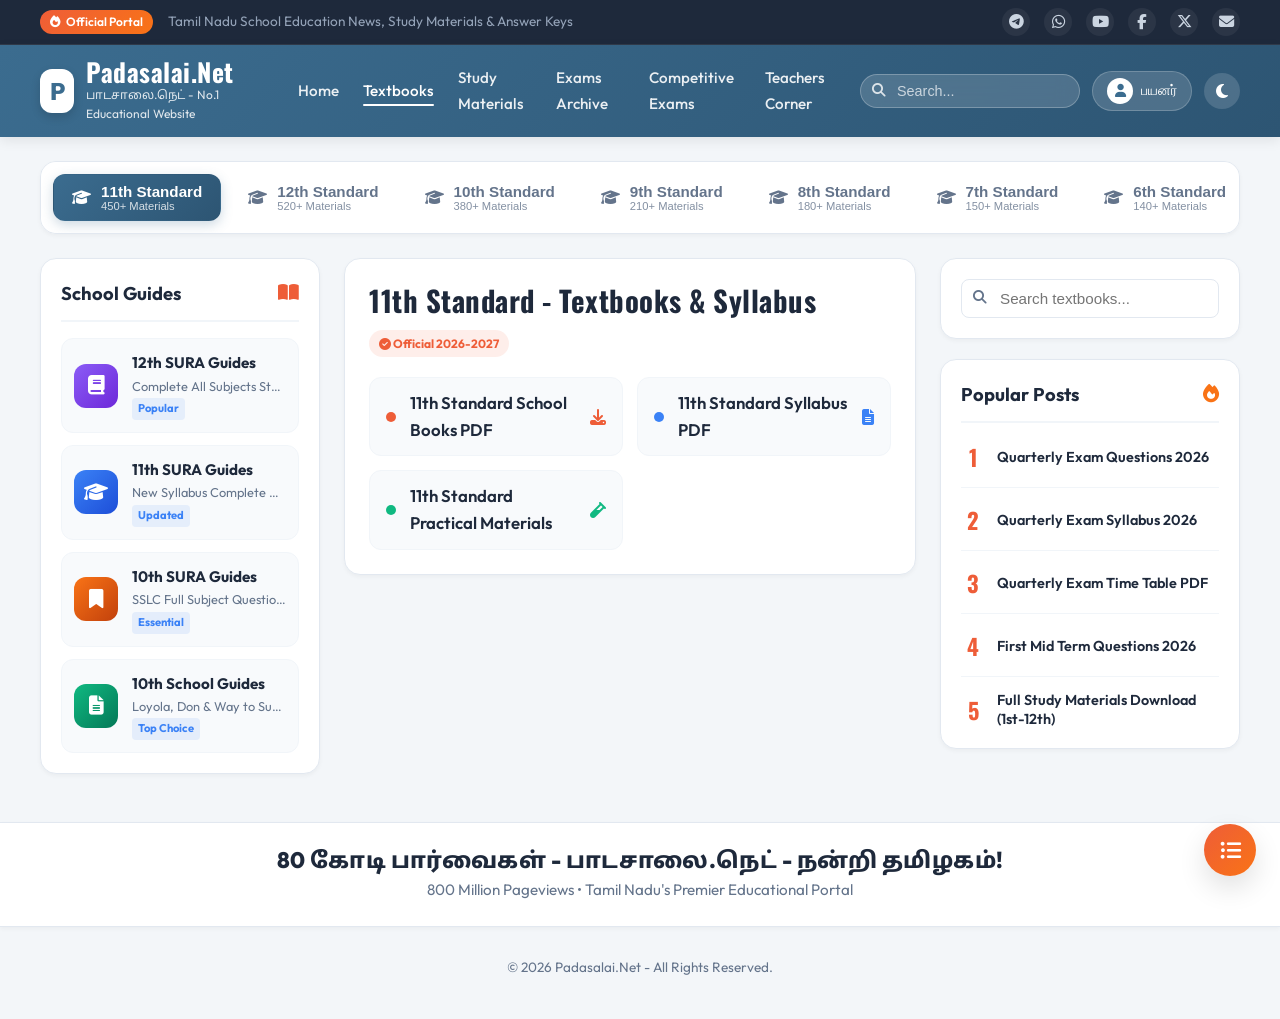
==== books.html @ 275636eb "feat: migrate to multi-page static site layout with local state sync" ====
<!DOCTYPE html>
<html lang="en">
<head>
  <meta charset="UTF-8">
  <meta name="viewport" content="width=device-width, initial-scale=1.0">
  <title>Padasalai.Net - School Textbooks & Syllabus</title>
  
  <!-- Google Fonts & FontAwesome Icons -->
  <link rel="preconnect" href="https://fonts.googleapis.com">
  <link rel="preconnect" href="https://fonts.gstatic.com" crossorigin>
  <link href="https://fonts.googleapis.com/css2?family=Noto+Sans+Tamil:wght@400;600;700;800&family=Oswald:wght@500;600;700&family=Outfit:wght@400;500;600;700;800&display=swap" rel="stylesheet">
  <link rel="stylesheet" href="https://cdnjs.cloudflare.com/ajax/libs/font-awesome/6.5.1/css/all.min.css">
  
  <!-- Custom Styles -->
  <link rel="stylesheet" href="styles.css">
</head>
<body>

  <!-- Top Social Channel Ribbon -->
  <div class="top-social-ribbon">
    <div class="ribbon-container">
      <div class="ribbon-left">
        <span class="ribbon-badge"><i class="fas fa-fire"></i> Official Portal</span>
        <span>Tamil Nadu School Education News, Study Materials & Answer Keys</span>
      </div>
      <div class="ribbon-socials">
        <a href="https://t.me/Padasalai_official" target="_blank" class="social-icon-btn"><i class="fab fa-telegram-plane"></i></a>
        <a href="https://whatsapp.com/channel/0029VaAqUqk9Bb672tBn033m" target="_blank" class="social-icon-btn"><i class="fab fa-whatsapp"></i></a>
        <a href="https://www.youtube.com/@Padasalai-net" target="_blank" class="social-icon-btn"><i class="fab fa-youtube"></i></a>
        <a href="https://www.facebook.com/padasalai.net" target="_blank" class="social-icon-btn"><i class="fab fa-facebook-f"></i></a>
        <a href="https://x.com/PadasalaiNet" target="_blank" class="social-icon-btn"><i class="fab fa-x-twitter"></i></a>
        <a href="mailto:padasalai.net@gmail.com" class="social-icon-btn"><i class="fas fa-envelope"></i></a>
      </div>
    </div>
  </div>

  <!-- Top Slate-Blue Header Bar -->
  <header class="header-navigation">
    <div class="nav-container">
      <a href="index.html" class="brand-logo">
        <div class="brand-icon">P</div>
        <div class="brand-titles">
          <span class="brand-name">Padasalai.Net</span>
          <span class="brand-sub">பாடசாலை.நெட் - No.1 Educational Website</span>
        </div>
      </a>

      <!-- Header Navigation Links -->
      <ul class="nav-menu-links">
        <li><a href="index.html" class="nav-link">Home</a></li>
        <li><a href="books.html" class="nav-link active">Textbooks</a></li>
        <li><a href="study-materials.html" class="nav-link">Study Materials</a></li>
        <li><a href="exams.html" class="nav-link">Exams Archive</a></li>
        <li><a href="competitive-exams.html" class="nav-link">Competitive Exams</a></li>
        <li><a href="teachers-corner.html" class="nav-link">Teachers Corner</a></li>
      </ul>

      <!-- Right Header Actions -->
      <div class="header-actions">
        <div class="header-search-bar">
          <input type="text" id="searchInputHeader" class="header-search-input" placeholder="Search...">
          <i class="fas fa-search header-search-icon"></i>
        </div>
        <button id="userProfileBtn" class="user-profile-btn" title="User Profile">
          <div class="user-avatar-circle"><i class="fas fa-user"></i></div>
          <span>பயனர்</span>
        </button>
        <button id="themeToggleBtn" class="theme-toggle-btn" title="Toggle Theme">
          <i class="fas fa-moon"></i>
        </button>
      </div>
    </div>
  </header>

  <!-- Main Container -->
  <div class="main-wrapper">

    <!-- Class Selector Tabs Bar -->
    <div class="class-tabs-container" id="classTabsContainer">
      <!-- Injected dynamically by JS -->
    </div>

    <!-- 3-Column Content Grid -->
    <div class="content-grid-layout">

      <!-- LEFT SIDEBAR -->
      <aside class="left-sidebar">
        <div class="card-widget">
          <div class="widget-title-bar">
            <span>School Guides</span>
            <i class="fas fa-book-open" style="color: var(--accent-coral);"></i>
          </div>
          <div class="guide-list-items" id="schoolGuidesContainer">
            <!-- Injected dynamically by JS -->
          </div>
        </div>
      </aside>

      <!-- MAIN BODY CONTENT -->
      <main class="main-content-body">
        <!-- Section: School Books & Syllabus -->
        <section class="section-card" id="sec-books">
          <div class="section-header">
            <h2 class="section-header-title">Textbooks & Syllabus</h2>
            <span class="bullet-badge"><i class="fas fa-check-circle"></i> Official 2026-2027</span>
          </div>

          <div style="display: grid; grid-template-columns: repeat(auto-fit, minmax(200px, 1fr)); gap: 14px;">
            <a href="#" target="_blank" class="bullet-link-item">
              <div class="bullet-dot" style="background: var(--accent-coral);"></div>
              <span class="bullet-link-text">School Books PDF</span>
              <i class="fas fa-download" style="color: var(--accent-coral);"></i>
            </a>

            <a href="#" target="_blank" class="bullet-link-item">
              <div class="bullet-dot" style="background: var(--accent-blue);"></div>
              <span class="bullet-link-text">Syllabus PDF</span>
              <i class="fas fa-file-alt" style="color: var(--accent-blue);"></i>
            </a>

            <a href="#" target="_blank" class="bullet-link-item">
              <div class="bullet-dot" style="background: var(--accent-emerald);"></div>
              <span class="bullet-link-text">Practical Materials</span>
              <i class="fas fa-vial" style="color: var(--accent-emerald);"></i>
            </a>
          </div>
        </section>
      </main>

      <!-- RIGHT SIDEBAR -->
      <aside class="right-sidebar">
        <div class="card-widget">
          <div class="sidebar-search-box">
            <input type="text" id="searchInputSidebar" class="sidebar-search-input" placeholder="Search textbooks...">
            <i class="fas fa-search header-search-icon" style="left: 12px; color: var(--text-muted);"></i>
          </div>
        </div>

        <div class="card-widget">
          <div class="widget-title-bar">
            <span>Popular Posts</span>
            <i class="fas fa-fire" style="color: var(--accent-orange);"></i>
          </div>
          <div class="popular-posts-list" id="popularPostsContainer">
            <!-- Injected dynamically by JS -->
          </div>
        </div>
      </aside>

    </div><!-- /content-grid-layout -->

  </div><!-- /main-wrapper -->

  <!-- Signature Tamil Footer Banner -->
  <div class="tamil-footer-banner">
    <h3 class="tamil-banner-text">80 கோடி பார்வைகள் - பாடசாலை.நெட் - நன்றி தமிழகம்!</h3>
    <p class="tamil-subtext">800 Million Pageviews • Tamil Nadu's Premier Educational Portal</p>
  </div>

  <!-- Footer Info -->
  <footer class="site-footer" id="sec-contact">
    <p>© 2026 Padasalai.Net - All Rights Reserved.</p>
  </footer>

  <!-- Floating TOC Accordion Widget -->
  <div class="floating-toc-widget">
    <button id="tocToggleBtn" class="toc-toggle-btn" title="Quick Table of Contents">
      <i class="fas fa-list-ul"></i>
    </button>
    <div id="tocPopover" class="toc-popover">
      <div style="font-weight: 700; font-size: 0.9rem; color: var(--text-muted); margin-bottom: 6px; padding-bottom: 6px; border-bottom: 1px solid var(--border-subtle);">
        QUICK CONTENTS
      </div>
      <div id="tocListContainer">
        <!-- Injected dynamically by JS -->
      </div>
    </div>
  </div>

  <!-- Glassmorphic PDF Reader / Download Modal -->
  <div id="pdfModalBackdrop" class="modal-backdrop">
    <div class="pdf-modal-box">
      <button id="modalCloseBtn" class="modal-close-btn" title="Close"><i class="fas fa-times"></i></button>
      <div style="display: flex; gap: 16px; align-items: flex-start;">
        <div class="modal-header-icon"><i class="fas fa-file-pdf"></i></div>
        <div style="flex: 1;">
          <span id="modalCategory" class="bullet-badge" style="margin-bottom: 6px; display: inline-block;">Category</span>
          <h3 id="modalTitle" style="font-size: 1.25rem; line-height: 1.3; color: var(--text-main);">Resource Title</h3>
        </div>
      </div>
      <div style="background: var(--bg-card-subtle); padding: 14px; border-radius: var(--radius-md); font-size: 0.88rem; color: var(--text-muted); border: 1px solid var(--border-subtle);">
        <p><i class="fas fa-shield-alt" style="color: var(--accent-emerald);"></i> Verified Safe Educational Download.</p>
      </div>
      <div class="modal-actions-bar">
        <a id="modalLink" href="#" target="_blank" class="btn-download-primary"><i class="fas fa-download"></i> Download PDF</a>
        <button id="modalBookmarkBtn" class="btn-bookmark-secondary"><i class="far fa-bookmark"></i> Bookmark</button>
      </div>
    </div>
  </div>

  <!-- Profile & Bookmarks Popover Modal -->
  <div id="profileModalBackdrop" class="modal-backdrop">
    <div class="pdf-modal-box" style="max-width: 500px;">
      <button id="profileModalCloseBtn" class="modal-close-btn" title="Close"><i class="fas fa-times"></i></button>
      <div style="display: flex; gap: 16px; align-items: center; border-bottom: 2px solid var(--border-subtle); padding-bottom: 12px; margin-bottom: 16px;">
        <div class="modal-header-icon" style="width: 48px; height: 48px; font-size: 1.3rem;"><i class="fas fa-user-circle"></i></div>
        <div style="flex: 1; min-width: 0;">
          <h3 style="font-size: 1.15rem; font-weight: 700; color: var(--text-main);">சுயவிவரம் (Profile Manager)</h3>
          <p style="font-size: 0.8rem; color: var(--text-muted);">View and manage your bookmarked resources</p>
        </div>
      </div>
      <div>
        <h4 style="font-size: 0.95rem; font-weight: 700; margin-bottom: 10px; color: var(--text-main); display: flex; align-items: center; gap: 6px;"><i class="fas fa-bookmark" style="color: var(--accent-coral);"></i> <span>Saved Bookmarks</span></h4>
        <div id="profileBookmarksList" style="max-height: 260px; overflow-y: auto; padding-right: 4px;"></div>
      </div>
    </div>
  </div>

  <!-- JavaScript Datasets & Logic -->
  <script src="data.js"></script>
  <script src="app.js"></script>
</body>
</html>
---- styles.css ----
/* 
  Padasalai.Net Modern Portal Styling
  Slate-blue header (#3C6E91) matching mockup + vibrant student gradients
*/

:root {
  /* Brand Theme Colors */
  --header-bg-start: #3b6c8f;
  --header-bg-end: #2d5573;
  --header-text: #ffffff;
  
  --bg-main: #f3f6f9;
  --bg-card: #ffffff;
  --bg-card-subtle: #f8fafc;
  
  --text-main: #1e293b;
  --text-muted: #64748b;
  --text-inverse: #ffffff;

  --accent-orange: #f97316;
  --accent-coral: #ee5d38;
  --accent-coral-hover: #d94823;
  --accent-blue: #3b82f6;
  --accent-violet: #8b5cf6;
  --accent-emerald: #10b981;

  --border-light: #e2e8f0;
  --border-subtle: #f1f5f9;
  --shadow-sm: 0 2px 4px rgba(0,0,0,0.04);
  --shadow-md: 0 4px 12px rgba(0,0,0,0.08);
  --shadow-lg: 0 12px 28px rgba(0,0,0,0.12);
  --shadow-glow: 0 8px 24px rgba(238, 93, 56, 0.25);

  --radius-sm: 8px;
  --radius-md: 12px;
  --radius-lg: 16px;
  --radius-xl: 24px;
  --radius-pill: 9999px;

  --font-heading: 'Oswald', sans-serif;
  --font-body: 'Outfit', 'Noto Sans Tamil', -apple-system, BlinkMacSystemFont, sans-serif;
  --transition-fast: 0.2s cubic-bezier(0.4, 0, 0.2, 1);
  --transition-normal: 0.3s cubic-bezier(0.4, 0, 0.2, 1);
}

/* Dark Mode Variables */
[data-theme="dark"] {
  --bg-main: #0f172a;
  --bg-card: #1e293b;
  --bg-card-subtle: #334155;
  --text-main: #f8fafc;
  --text-muted: #94a3b8;
  --border-light: #334155;
  --border-subtle: #1e293b;
  --shadow-sm: 0 2px 4px rgba(0,0,0,0.2);
  --shadow-md: 0 4px 12px rgba(0,0,0,0.3);
  --shadow-lg: 0 12px 28px rgba(0,0,0,0.4);
}

/* Reset & Base */
*, *::before, *::after {
  box-sizing: border-box;
  margin: 0;
  padding: 0;
}

html {
  scroll-behavior: smooth;
}

body {
  font-family: var(--font-body);
  background-color: var(--bg-main);
  color: var(--text-main);
  line-height: 1.6;
  -webkit-font-smoothing: antialiased;
  transition: background-color var(--transition-normal), color var(--transition-normal);
  padding-bottom: 40px;
}

/* Custom Scrollbar */
::-webkit-scrollbar {
  width: 8px;
  height: 8px;
}
::-webkit-scrollbar-track {
  background: var(--bg-main);
}
::-webkit-scrollbar-thumb {
  background: #cbd5e1;
  border-radius: var(--radius-pill);
}
::-webkit-scrollbar-thumb:hover {
  background: #94a3b8;
}
[data-theme="dark"] ::-webkit-scrollbar-thumb {
  background: #475569;
}
[data-theme="dark"] ::-webkit-scrollbar-thumb:hover {
  background: #64748b;
}

/* Typography & Links */
h1, h2, h3, h4, h5, h6 {
  color: var(--text-main);
  font-weight: 700;
  line-height: 1.2;
}

a {
  color: inherit;
  text-decoration: none;
  transition: color var(--transition-fast);
}

/* Top Social Channel Ribbon */
.top-social-ribbon {
  background: #1e293b;
  color: #94a3b8;
  font-size: 0.85rem;
  padding: 8px 0;
  border-bottom: 1px solid rgba(255,255,255,0.08);
}
.ribbon-container {
  max-width: 1240px;
  margin: 0 auto;
  padding: 0 20px;
  display: flex;
  justify-content: space-between;
  align-items: center;
  flex-wrap: wrap;
  gap: 10px;
}
.ribbon-left {
  display: flex;
  align-items: center;
  gap: 15px;
}
.ribbon-badge {
  background: linear-gradient(135deg, #ee5d38, #f97316);
  color: #fff;
  padding: 2px 10px;
  border-radius: var(--radius-pill);
  font-size: 0.75rem;
  font-weight: 600;
  display: inline-flex;
  align-items: center;
  gap: 5px;
}
.ribbon-socials {
  display: flex;
  align-items: center;
  gap: 14px;
}
.social-icon-btn {
  color: #cbd5e1;
  font-size: 0.95rem;
  display: inline-flex;
  align-items: center;
  justify-content: center;
  width: 28px;
  height: 28px;
  border-radius: 50%;
  background: rgba(255,255,255,0.06);
  transition: var(--transition-fast);
}
.social-icon-btn:hover {
  background: var(--accent-coral);
  color: #fff;
  transform: translateY(-2px);
}

/* Top Slate Blue Navigation Header */
.header-navigation {
  background: linear-gradient(135deg, var(--header-bg-start), var(--header-bg-end));
  color: var(--header-text);
  box-shadow: var(--shadow-md);
  position: sticky;
  top: 0;
  z-index: 100;
}
.nav-container {
  max-width: 1240px;
  margin: 0 auto;
  padding: 14px 20px;
  display: flex;
  align-items: center;
  justify-content: space-between;
  gap: 20px;
}

.brand-logo {
  display: flex;
  align-items: center;
  gap: 12px;
  text-decoration: none;
}
.brand-icon {
  width: 44px;
  height: 44px;
  background: #ffffff;
  color: var(--header-bg-start);
  border-radius: var(--radius-md);
  display: flex;
  align-items: center;
  justify-content: center;
  font-size: 1.5rem;
  font-weight: 800;
  box-shadow: 0 4px 10px rgba(0,0,0,0.15);
}
.brand-titles {
  display: flex;
  flex-direction: column;
}
.brand-name {
  font-family: var(--font-heading);
  font-size: 1.6rem;
  font-weight: 700;
  letter-spacing: 0.5px;
  line-height: 1;
  color: #ffffff;
}
.brand-sub {
  font-size: 0.75rem;
  color: rgba(255,255,255,0.85);
  font-weight: 400;
}

/* Header Links */
.nav-menu-links {
  display: flex;
  align-items: center;
  gap: 24px;
  list-style: none;
}
.nav-link {
  color: rgba(255,255,255,0.9);
  font-weight: 500;
  font-size: 0.95rem;
  padding: 6px 0;
  position: relative;
  transition: color var(--transition-fast);
}
.nav-link:hover, .nav-link.active {
  color: #ffffff;
}
.nav-link::after {
  content: '';
  position: absolute;
  bottom: 0;
  left: 0;
  width: 0;
  height: 2px;
  background: #ffffff;
  transition: width var(--transition-fast);
  border-radius: 2px;
}
.nav-link:hover::after, .nav-link.active::after {
  width: 100%;
}

/* Header Right Actions */
.header-actions {
  display: flex;
  align-items: center;
  gap: 12px;
}
.header-search-bar {
  position: relative;
  width: 220px;
}
.header-search-input {
  width: 100%;
  padding: 8px 14px 8px 36px;
  border-radius: var(--radius-pill);
  border: 1px solid rgba(255,255,255,0.25);
  background: rgba(255,255,255,0.15);
  backdrop-filter: blur(10px);
  color: #ffffff;
  font-size: 0.9rem;
  outline: none;
  transition: var(--transition-fast);
}
.header-search-input::placeholder {
  color: rgba(255,255,255,0.7);
}
.header-search-input:focus {
  background: #ffffff;
  color: var(--text-main);
  border-color: #ffffff;
  box-shadow: 0 0 0 3px rgba(255,255,255,0.3);
}
.header-search-icon {
  position: absolute;
  left: 12px;
  top: 50%;
  transform: translateY(-50%);
  color: rgba(255,255,255,0.8);
  font-size: 0.85rem;
  pointer-events: none;
}
.header-search-input:focus ~ .header-search-icon {
  color: var(--text-muted);
}

.user-profile-btn {
  display: inline-flex;
  align-items: center;
  gap: 8px;
  background: rgba(255,255,255,0.15);
  padding: 6px 14px;
  border-radius: var(--radius-pill);
  color: #ffffff;
  font-size: 0.9rem;
  font-weight: 500;
  border: 1px solid rgba(255,255,255,0.2);
  cursor: pointer;
  transition: var(--transition-fast);
}
.user-profile-btn:hover {
  background: rgba(255,255,255,0.25);
}
.user-avatar-circle {
  width: 26px;
  height: 26px;
  background: #ffffff;
  color: var(--header-bg-start);
  border-radius: 50%;
  display: flex;
  align-items: center;
  justify-content: center;
  font-size: 0.8rem;
}

.theme-toggle-btn {
  background: rgba(255,255,255,0.15);
  border: none;
  color: #fff;
  width: 36px;
  height: 36px;
  border-radius: 50%;
  display: flex;
  align-items: center;
  justify-content: center;
  cursor: pointer;
  font-size: 1rem;
  transition: var(--transition-fast);
}
.theme-toggle-btn:hover {
  background: rgba(255,255,255,0.3);
  transform: rotate(15deg);
}

/* Main Layout Container */
.main-wrapper {
  max-width: 1240px;
  margin: 24px auto 0;
  padding: 0 20px;
}

/* Featured Hero Banner Section */
.featured-hero-box {
  background: linear-gradient(135deg, #e8f0fe 0%, #d2e3fc 100%);
  border-radius: var(--radius-lg);
  padding: 32px 40px;
  margin-bottom: 28px;
  box-shadow: var(--shadow-sm);
  display: flex;
  align-items: center;
  justify-content: space-between;
  gap: 30px;
  position: relative;
  overflow: hidden;
  border: 1px solid rgba(66, 133, 244, 0.15);
}
[data-theme="dark"] .featured-hero-box {
  background: linear-gradient(135deg, #1e293b 0%, #0f172a 100%);
  border-color: #334155;
}

.featured-hero-left {
  display: flex;
  align-items: center;
  gap: 28px;
  flex: 1;
}
.featured-book-img-wrap {
  width: 160px;
  height: 200px;
  border-radius: var(--radius-md);
  box-shadow: var(--shadow-lg);
  overflow: hidden;
  flex-shrink: 0;
  background: #ffffff;
  border: 3px solid #ffffff;
  position: relative;
  transition: transform var(--transition-normal);
}
.featured-book-img-wrap:hover {
  transform: translateY(-4px) scale(1.02);
}
.featured-book-img {
  width: 100%;
  height: 100%;
  object-fit: cover;
}
.featured-hero-content {
  display: flex;
  flex-direction: column;
  align-items: flex-start;
  gap: 8px;
}
.featured-tag {
  background: rgba(238, 93, 56, 0.12);
  color: var(--accent-coral);
  font-size: 0.8rem;
  font-weight: 700;
  text-transform: uppercase;
  letter-spacing: 0.5px;
  padding: 4px 12px;
  border-radius: var(--radius-pill);
}
.featured-title {
  font-size: 0.95rem;
  color: #475569;
  font-weight: 600;
  text-transform: uppercase;
  letter-spacing: 0.5px;
}
[data-theme="dark"] .featured-title {
  color: #94a3b8;
}
.featured-main-heading {
  font-family: var(--font-heading);
  font-size: 2.2rem;
  color: #0f172a;
  letter-spacing: 0.5px;
}
[data-theme="dark"] .featured-main-heading {
  color: #ffffff;
}
.featured-subtitle {
  font-size: 1.05rem;
  color: #475569;
  margin-bottom: 8px;
}
[data-theme="dark"] .featured-subtitle {
  color: #cbd5e1;
}

.btn-coral-cta {
  background: linear-gradient(135deg, var(--accent-coral), var(--accent-orange));
  color: #ffffff;
  font-weight: 600;
  padding: 12px 28px;
  border-radius: var(--radius-md);
  display: inline-flex;
  align-items: center;
  gap: 10px;
  box-shadow: var(--shadow-glow);
  transition: var(--transition-fast);
  border: none;
  cursor: pointer;
  font-size: 1rem;
}
.btn-coral-cta:hover {
  background: linear-gradient(135deg, var(--accent-coral-hover), #ea580c);
  transform: translateY(-2px);
  box-shadow: 0 10px 28px rgba(238, 93, 56, 0.35);
}

/* Class Navigation Pills Bar */
.class-tabs-container {
  background: var(--bg-card);
  border-radius: var(--radius-lg);
  padding: 12px;
  margin-bottom: 24px;
  box-shadow: var(--shadow-sm);
  border: 1px solid var(--border-light);
  display: flex;
  align-items: center;
  gap: 8px;
  overflow-x: auto;
  scrollbar-width: thin;
}
.class-tab-pill {
  padding: 8px 18px;
  border-radius: var(--radius-md);
  font-weight: 600;
  font-size: 0.95rem;
  color: var(--text-muted);
  background: transparent;
  border: 1px solid transparent;
  cursor: pointer;
  white-space: nowrap;
  transition: var(--transition-fast);
  display: flex;
  align-items: center;
  gap: 10px;
}
.class-tab-pill:hover {
  color: var(--accent-coral);
  background: rgba(238, 93, 56, 0.06);
}
.class-tab-pill.active {
  background: linear-gradient(135deg, var(--header-bg-start), var(--header-bg-end));
  color: #ffffff;
  box-shadow: 0 4px 12px rgba(59, 108, 143, 0.25);
}

/* 3-Column Content Layout */
.content-grid-layout {
  display: grid;
  grid-template-columns: 280px 1fr 300px;
  gap: 24px;
  align-items: start;
}

/* Left Sidebar: School Guides */
.left-sidebar {
  display: flex;
  flex-direction: column;
  gap: 20px;
}

.card-widget {
  background: var(--bg-card);
  border-radius: var(--radius-lg);
  padding: 20px;
  border: 1px solid var(--border-light);
  box-shadow: var(--shadow-sm);
}

.widget-title-bar {
  font-size: 1.15rem;
  font-weight: 700;
  color: var(--text-main);
  padding-bottom: 12px;
  margin-bottom: 16px;
  border-bottom: 2px solid var(--border-subtle);
  display: flex;
  align-items: center;
  justify-content: space-between;
}

.guide-list-items {
  display: flex;
  flex-direction: column;
  gap: 12px;
}

.guide-item-card {
  display: flex;
  align-items: center;
  gap: 14px;
  padding: 12px;
  border-radius: var(--radius-md);
  background: var(--bg-card-subtle);
  border: 1px solid var(--border-subtle);
  transition: var(--transition-fast);
  text-decoration: none;
}
.guide-item-card:hover {
  transform: translateX(4px);
  border-color: var(--accent-blue);
  box-shadow: var(--shadow-md);
}

.guide-icon-box {
  width: 44px;
  height: 44px;
  border-radius: var(--radius-md);
  display: flex;
  align-items: center;
  justify-content: center;
  color: #ffffff;
  font-size: 1.2rem;
  flex-shrink: 0;
}

.guide-item-info {
  display: flex;
  flex-direction: column;
  flex: 1;
  overflow: hidden;
}
.guide-item-name {
  font-weight: 700;
  font-size: 0.95rem;
  color: var(--text-main);
}
.guide-item-sub {
  font-size: 0.8rem;
  color: var(--text-muted);
  white-space: nowrap;
  overflow: hidden;
  text-overflow: ellipsis;
}
.guide-badge {
  font-size: 0.7rem;
  font-weight: 700;
  padding: 2px 6px;
  border-radius: 4px;
  background: rgba(59, 130, 246, 0.1);
  color: var(--accent-blue);
  margin-top: 2px;
  align-self: flex-start;
}

/* Main Body Content */
.main-content-body {
  display: flex;
  flex-direction: column;
  gap: 24px;
}

.section-card {
  background: var(--bg-card);
  border-radius: var(--radius-lg);
  padding: 24px;
  border: 1px solid var(--border-light);
  box-shadow: var(--shadow-sm);
}

.section-header {
  display: flex;
  align-items: center;
  justify-content: space-between;
  margin-bottom: 20px;
  flex-wrap: wrap;
  gap: 12px;
}

.section-header-title {
  font-family: var(--font-heading);
  font-size: 1.8rem;
  color: var(--text-main);
  letter-spacing: 0.5px;
}

/* Dashboard Quick Links Grid */
.dashboard-grid {
  display: grid;
  grid-template-columns: repeat(auto-fit, minmax(200px, 1fr));
  gap: 20px;
  margin-top: 8px;
}
.dashboard-card {
  background: var(--bg-card-subtle);
  border: 1px solid var(--border-light);
  border-radius: var(--radius-lg);
  padding: 24px;
  display: flex;
  flex-direction: column;
  align-items: center;
  text-align: center;
  transition: var(--transition-normal);
  cursor: pointer;
  box-shadow: var(--shadow-sm);
  text-decoration: none;
  height: 100%;
}
.dashboard-card:hover {
  transform: translateY(-5px);
  box-shadow: var(--shadow-md);
  border-color: var(--accent-coral);
  background: var(--bg-card);
}
.dashboard-icon-wrap {
  width: 56px;
  height: 56px;
  border-radius: 50%;
  display: flex;
  align-items: center;
  justify-content: center;
  font-size: 1.6rem;
  color: #fff;
  margin-bottom: 16px;
  box-shadow: var(--shadow-sm);
}
.dashboard-title {
  font-size: 1.15rem;
  font-weight: 700;
  margin-bottom: 8px;
  color: var(--text-main);
}
.dashboard-desc {
  font-size: 0.85rem;
  color: var(--text-muted);
  line-height: 1.4;
}

/* Bullet Links List */
.bullet-links-list {
  list-style: none;
  display: flex;
  flex-direction: column;
  gap: 12px;
}

.bullet-link-item {
  display: flex;
  align-items: center;
  gap: 14px;
  padding: 12px 16px;
  border-radius: var(--radius-md);
  background: var(--bg-card-subtle);
  border: 1px solid var(--border-subtle);
  transition: var(--transition-fast);
}
.bullet-link-item:hover {
  background: var(--bg-card);
  border-color: var(--accent-coral);
  box-shadow: var(--shadow-sm);
  transform: translateX(4px);
}
[data-theme="dark"] .bullet-link-item:hover {
  background: #334155;
}

.bullet-dot {
  width: 10px;
  height: 10px;
  border-radius: 50%;
  flex-shrink: 0;
}

.bullet-link-text {
  font-size: 1.05rem;
  font-weight: 600;
  color: var(--text-main);
  flex: 1;
}

.bullet-badge {
  font-size: 0.75rem;
  font-weight: 700;
  padding: 4px 10px;
  border-radius: var(--radius-pill);
  background: rgba(238, 93, 56, 0.1);
  color: var(--accent-coral);
}

.highlighted-exam-row {
  border-left: 4px solid var(--accent-coral);
  background: linear-gradient(90deg, rgba(238, 93, 56, 0.04), transparent);
}

/* Student Subject Cards Grid (Vibrant Colors) */
.subjects-grid {
  display: grid;
  grid-template-columns: repeat(auto-fill, minmax(220px, 1fr));
  gap: 16px;
}

.subject-card {
  border-radius: var(--radius-md);
  padding: 18px;
  background: var(--bg-card-subtle);
  border: 1px solid var(--border-light);
  display: flex;
  flex-direction: column;
  gap: 12px;
  transition: var(--transition-fast);
  cursor: pointer;
  position: relative;
  overflow: hidden;
}
.subject-card:hover {
  transform: translateY(-4px);
  box-shadow: var(--shadow-md);
  border-color: var(--accent-coral);
  background: var(--bg-card);
}

.subject-card-top {
  display: flex;
  align-items: center;
  gap: 12px;
}
.subject-icon-wrap {
  width: 42px;
  height: 42px;
  border-radius: var(--radius-md);
  display: flex;
  align-items: center;
  justify-content: center;
  color: #fff;
  font-size: 1.2rem;
}
.subject-titles {
  display: flex;
  flex-direction: column;
}
.subject-name-en {
  font-weight: 700;
  font-size: 1rem;
  color: var(--text-main);
}
.subject-name-ta {
  font-size: 0.85rem;
  color: var(--text-muted);
}
.subject-desc {
  font-size: 0.85rem;
  color: var(--text-muted);
  line-height: 1.4;
}

/* Exam Paper Year Selector Pills */
.year-pills-bar {
  display: flex;
  align-items: center;
  gap: 8px;
  margin-bottom: 16px;
  overflow-x: auto;
  padding-bottom: 6px;
}
.year-pill {
  padding: 6px 14px;
  border-radius: var(--radius-pill);
  background: var(--bg-card-subtle);
  border: 1px solid var(--border-light);
  color: var(--text-muted);
  font-size: 0.85rem;
  font-weight: 600;
  cursor: pointer;
  transition: var(--transition-fast);
  white-space: nowrap;
}
.year-pill:hover, .year-pill.active {
  background: var(--accent-coral);
  color: #ffffff;
  border-color: var(--accent-coral);
}

/* Right Sidebar: Search & Popular Posts */
.right-sidebar {
  display: flex;
  flex-direction: column;
  gap: 20px;
}

.sidebar-search-box {
  width: 100%;
  position: relative;
}
.sidebar-search-input {
  width: 100%;
  padding: 10px 14px 10px 38px;
  border-radius: var(--radius-sm);
  border: 1px solid var(--border-light);
  background: var(--bg-card);
  color: var(--text-main);
  font-size: 0.95rem;
  outline: none;
  transition: var(--transition-fast);
}
.sidebar-search-input:focus {
  border-color: var(--accent-coral);
  box-shadow: 0 0 0 3px rgba(238, 93, 56, 0.15);
}

.popular-posts-list {
  display: flex;
  flex-direction: column;
  gap: 14px;
}
.popular-item {
  display: flex;
  gap: 12px;
  align-items: center;
  padding-bottom: 12px;
  border-bottom: 1px solid var(--border-subtle);
  transition: var(--transition-fast);
  cursor: pointer;
}
.popular-item:last-child {
  border-bottom: none;
  padding-bottom: 0;
}
.popular-num {
  font-family: var(--font-heading);
  font-size: 1.4rem;
  font-weight: 700;
  color: var(--accent-coral);
  width: 24px;
  text-align: center;
}
.popular-info {
  display: flex;
  flex-direction: column;
  flex: 1;
}
.popular-title {
  font-weight: 600;
  font-size: 0.9rem;
  color: var(--text-main);
  line-height: 1.3;
}
.popular-title:hover {
  color: var(--accent-coral);
}

/* Tamil Footer Banner */
.tamil-footer-banner {
  margin-top: 48px;
  background: #ffffff;
  border-top: 1px solid var(--border-light);
  border-bottom: 1px solid var(--border-light);
  padding: 24px 20px;
  text-align: center;
  box-shadow: var(--shadow-sm);
}
[data-theme="dark"] .tamil-footer-banner {
  background: #1e293b;
}

.tamil-banner-text {
  font-size: 1.4rem;
  font-weight: 800;
  color: var(--text-main);
  letter-spacing: 0.5px;
}
.tamil-subtext {
  font-size: 0.95rem;
  color: var(--text-muted);
  margin-top: 4px;
}

/* Footer Section */
.site-footer {
  max-width: 1240px;
  margin: 30px auto 0;
  padding: 0 20px;
  text-align: center;
  color: var(--text-muted);
  font-size: 0.85rem;
}

/* Interactive Floating TOC Widget */
.floating-toc-widget {
  position: fixed;
  bottom: 24px;
  right: 24px;
  z-index: 99;
}
.toc-toggle-btn {
  width: 52px;
  height: 52px;
  border-radius: 50%;
  background: linear-gradient(135deg, var(--accent-coral), var(--accent-orange));
  color: #fff;
  border: none;
  font-size: 1.3rem;
  box-shadow: var(--shadow-lg);
  cursor: pointer;
  display: flex;
  align-items: center;
  justify-content: center;
  transition: var(--transition-fast);
}
.toc-toggle-btn:hover {
  transform: scale(1.08);
}
.toc-popover {
  position: absolute;
  bottom: 64px;
  right: 0;
  width: 280px;
  background: var(--bg-card);
  border-radius: var(--radius-lg);
  padding: 16px;
  box-shadow: var(--shadow-lg);
  border: 1px solid var(--border-light);
  display: none;
  flex-direction: column;
  gap: 8px;
  max-height: 380px;
  overflow-y: auto;
}
.toc-popover.show {
  display: flex;
}
.toc-item-link {
  display: flex;
  align-items: center;
  gap: 10px;
  padding: 8px 12px;
  border-radius: var(--radius-sm);
  font-size: 0.9rem;
  color: var(--text-main);
  font-weight: 500;
  transition: var(--transition-fast);
}
.toc-item-link:hover {
  background: rgba(238, 93, 56, 0.08);
  color: var(--accent-coral);
}

/* Glassmorphic PDF Download/Preview Modal */
.modal-backdrop {
  position: fixed;
  inset: 0;
  background: rgba(15, 23, 42, 0.7);
  backdrop-filter: blur(8px);
  z-index: 1000;
  display: none;
  align-items: center;
  justify-content: center;
  padding: 20px;
}
.modal-backdrop.show {
  display: flex;
}

.pdf-modal-box {
  background: var(--bg-card);
  border-radius: var(--radius-xl);
  width: 100%;
  max-width: 600px;
  padding: 30px;
  box-shadow: var(--shadow-lg);
  border: 1px solid var(--border-light);
  display: flex;
  flex-direction: column;
  gap: 20px;
  position: relative;
  animation: modalPop 0.3s cubic-bezier(0.34, 1.56, 0.64, 1);
}
@keyframes modalPop {
  from { opacity: 0; transform: scale(0.9); }
  to { opacity: 1; transform: scale(1); }
}

.modal-close-btn {
  position: absolute;
  top: 20px;
  right: 20px;
  background: var(--bg-card-subtle);
  border: none;
  width: 34px;
  height: 34px;
  border-radius: 50%;
  display: flex;
  align-items: center;
  justify-content: center;
  color: var(--text-muted);
  cursor: pointer;
  font-size: 1rem;
  transition: var(--transition-fast);
}
.modal-close-btn:hover {
  background: #ef4444;
  color: #fff;
}

.modal-header-icon {
  width: 60px;
  height: 60px;
  border-radius: var(--radius-lg);
  background: linear-gradient(135deg, var(--accent-coral), var(--accent-orange));
  color: #fff;
  display: flex;
  align-items: center;
  justify-content: center;
  font-size: 1.8rem;
}

.modal-actions-bar {
  display: flex;
  align-items: center;
  gap: 12px;
  margin-top: 10px;
}

.btn-download-primary {
  flex: 1;
  background: linear-gradient(135deg, var(--header-bg-start), var(--header-bg-end));
  color: #fff;
  font-weight: 700;
  padding: 12px;
  border-radius: var(--radius-md);
  border: none;
  cursor: pointer;
  display: flex;
  align-items: center;
  justify-content: center;
  gap: 8px;
  font-size: 1rem;
  transition: var(--transition-fast);
}
.btn-download-primary:hover {
  opacity: 0.95;
  transform: translateY(-2px);
}

.btn-bookmark-secondary {
  padding: 12px 18px;
  border-radius: var(--radius-md);
  border: 1px solid var(--border-light);
  background: var(--bg-card-subtle);
  color: var(--text-main);
  font-weight: 600;
  cursor: pointer;
  display: flex;
  align-items: center;
  gap: 8px;
  transition: var(--transition-fast);
}
.btn-bookmark-secondary:hover {
  border-color: var(--accent-coral);
  color: var(--accent-coral);
}

/* Gradient Helper Classes */
.gradient-violet { background: linear-gradient(135deg, #8b5cf6, #6d28d9); }
.gradient-blue { background: linear-gradient(135deg, #3b82f6, #1d4ed8); }
.gradient-orange { background: linear-gradient(135deg, #f97316, #c2410c); }
.gradient-emerald { background: linear-gradient(135deg, #10b981, #047857); }
.gradient-rose { background: linear-gradient(135deg, #f43f5e, #be123c); }
.gradient-indigo { background: linear-gradient(135deg, #6366f1, #4338ca); }
.gradient-cyan { background: linear-gradient(135deg, #06b6d4, #0e7490); }
.gradient-teal { background: linear-gradient(135deg, #14b8a6, #0f766e); }
.gradient-green { background: linear-gradient(135deg, #22c55e, #15803d); }
.gradient-purple { background: linear-gradient(135deg, #a855f7, #7e22ce); }
.gradient-pink { background: linear-gradient(135deg, #ec4899, #be185d); }
.gradient-amber { background: linear-gradient(135deg, #f59e0b, #b45309); }
.gradient-yellow { background: linear-gradient(135deg, #eab308, #a16207); }
.gradient-brown { background: linear-gradient(135deg, #a16207, #78350f); }
.gradient-slate { background: linear-gradient(135deg, #64748b, #334155); }

/* Responsive Adjustments */
@media (max-width: 1024px) {
  .content-grid-layout {
    grid-template-columns: 1fr 300px;
  }
  .left-sidebar {
    grid-column: span 2;
  }
}

@media (max-width: 768px) {
  .content-grid-layout {
    grid-template-columns: 1fr;
  }
  .left-sidebar {
    grid-column: span 1;
  }
  .featured-hero-box {
    flex-direction: column;
    text-align: center;
    padding: 24px;
  }
  .featured-hero-left {
    flex-direction: column;
  }
  .nav-menu-links {
    display: none;
  }
}
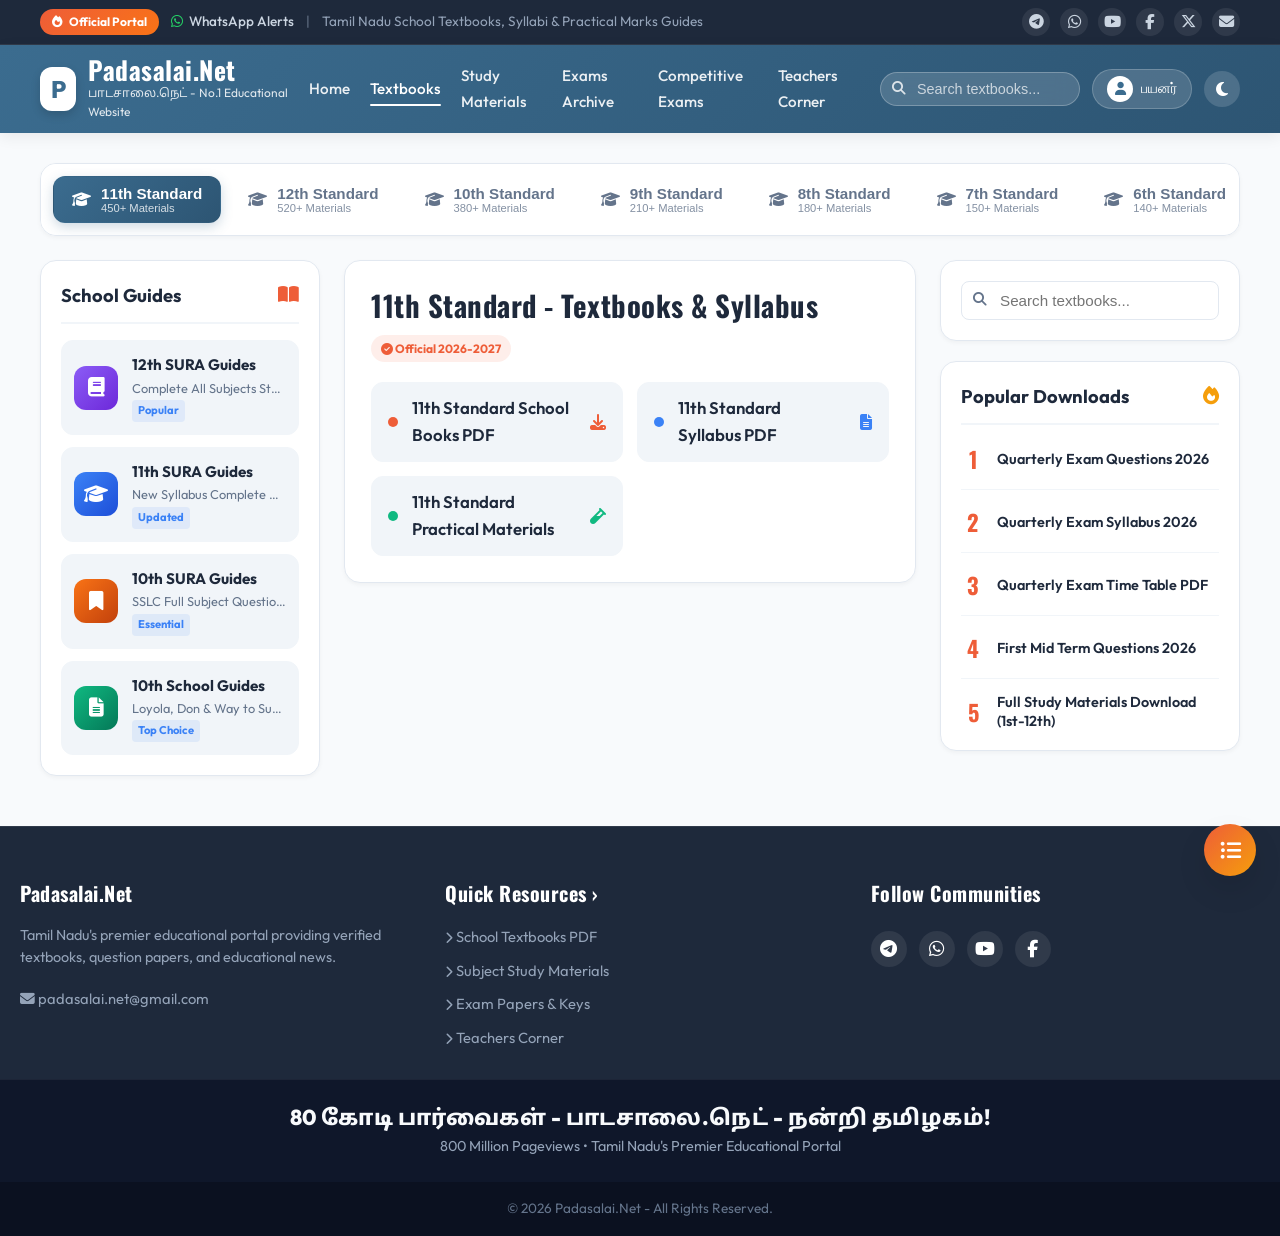
==== commit 0eee74ef: "feat: redesign portal with Skillba UI layout, checklist hero, curved dividers, testimonials, benefit" ====
--- a/books.html
+++ b/books.html
@@ -16,12 +16,16 @@
 </head>
 <body>
 
-  <!-- Top Social Channel Ribbon -->
+  <!-- Top Social & Support Ribbon -->
   <div class="top-social-ribbon">
     <div class="ribbon-container">
       <div class="ribbon-left">
         <span class="ribbon-badge"><i class="fas fa-fire"></i> Official Portal</span>
-        <span>Tamil Nadu School Education News, Study Materials & Answer Keys</span>
+        <a href="https://whatsapp.com/channel/0029VaAqUqk9Bb672tBn033m" target="_blank" class="ribbon-helpline">
+          <i class="fab fa-whatsapp" style="color: #25D366;"></i> WhatsApp Alerts
+        </a>
+        <span style="opacity: 0.6;">|</span>
+        <span>Tamil Nadu School Textbooks, Syllabi & Practical Marks Guides</span>
       </div>
       <div class="ribbon-socials">
         <a href="https://t.me/Padasalai_official" target="_blank" class="social-icon-btn"><i class="fab fa-telegram-plane"></i></a>
@@ -58,10 +62,10 @@
       <!-- Right Header Actions -->
       <div class="header-actions">
         <div class="header-search-bar">
-          <input type="text" id="searchInputHeader" class="header-search-input" placeholder="Search...">
+          <input type="text" id="searchInputHeader" class="header-search-input" placeholder="Search textbooks...">
           <i class="fas fa-search header-search-icon"></i>
         </div>
-        <button id="userProfileBtn" class="user-profile-btn" title="User Profile">
+        <button id="userProfileBtn" class="user-profile-btn" title="User Profile / Bookmarks">
           <div class="user-avatar-circle"><i class="fas fa-user"></i></div>
           <span>பயனர்</span>
         </button>
@@ -138,7 +142,7 @@
 
         <div class="card-widget">
           <div class="widget-title-bar">
-            <span>Popular Posts</span>
+            <span>Popular Downloads</span>
             <i class="fas fa-fire" style="color: var(--accent-orange);"></i>
           </div>
           <div class="popular-posts-list" id="popularPostsContainer">
@@ -150,6 +154,37 @@
     </div><!-- /content-grid-layout -->
 
   </div><!-- /main-wrapper -->
+
+  <!-- Skillba-Style Multi-Column Quick Navigation Footer -->
+  <div class="block quickNav" style="margin-top: 50px;">
+    <div class="quickNav-wrapper">
+      <div class="navCol">
+        <div class="navText">Padasalai.Net</div>
+        <p style="font-size: 0.9rem; color: #94a3b8; line-height: 1.5;">Tamil Nadu's premier educational portal providing verified textbooks, question papers, and educational news.</p>
+        <div style="margin-top: 8px;">
+          <a href="mailto:padasalai.net@gmail.com"><i class="fas fa-envelope"></i> padasalai.net@gmail.com</a>
+        </div>
+      </div>
+
+      <div class="navCol">
+        <div class="navText">Quick Resources ›</div>
+        <a href="books.html"><i class="fas fa-chevron-right" style="font-size: 0.75rem;"></i> School Textbooks PDF</a>
+        <a href="study-materials.html"><i class="fas fa-chevron-right" style="font-size: 0.75rem;"></i> Subject Study Materials</a>
+        <a href="exams.html"><i class="fas fa-chevron-right" style="font-size: 0.75rem;"></i> Exam Papers & Keys</a>
+        <a href="teachers-corner.html"><i class="fas fa-chevron-right" style="font-size: 0.75rem;"></i> Teachers Corner</a>
+      </div>
+
+      <div class="navCol">
+        <div class="navText">Follow Communities</div>
+        <div class="quickNav-socials">
+          <a href="https://t.me/Padasalai_official" target="_blank"><i class="fab fa-telegram-plane"></i></a>
+          <a href="https://whatsapp.com/channel/0029VaAqUqk9Bb672tBn033m" target="_blank"><i class="fab fa-whatsapp"></i></a>
+          <a href="https://www.youtube.com/@Padasalai-net" target="_blank"><i class="fab fa-youtube"></i></a>
+          <a href="https://www.facebook.com/padasalai.net" target="_blank"><i class="fab fa-facebook-f"></i></a>
+        </div>
+      </div>
+    </div>
+  </div>
 
   <!-- Signature Tamil Footer Banner -->
   <div class="tamil-footer-banner">
--- a/styles.css
+++ b/styles.css
@@ -1,6 +1,6 @@
 /* 
-  Padasalai.Net Modern Portal Styling
-  Slate-blue header (#3C6E91) matching mockup + vibrant student gradients
+  Padasalai.Net Modern Educational Portal Styling
+  Inspired by Skillba UI Architecture + Vibrant Educational Gradients
 */
 
 :root {
@@ -9,26 +9,28 @@
   --header-bg-end: #2d5573;
   --header-text: #ffffff;
   
-  --bg-main: #f3f6f9;
+  --bg-main: #f8fafc;
   --bg-card: #ffffff;
-  --bg-card-subtle: #f8fafc;
+  --bg-card-subtle: #f1f5f9;
+  --bg-section-alt: #f1f5f9;
   
   --text-main: #1e293b;
   --text-muted: #64748b;
   --text-inverse: #ffffff;
 
-  --accent-orange: #f97316;
+  --accent-orange: #f59e0b;
   --accent-coral: #ee5d38;
   --accent-coral-hover: #d94823;
   --accent-blue: #3b82f6;
   --accent-violet: #8b5cf6;
   --accent-emerald: #10b981;
+  --accent-green-check: #16a34a;
 
   --border-light: #e2e8f0;
   --border-subtle: #f1f5f9;
   --shadow-sm: 0 2px 4px rgba(0,0,0,0.04);
-  --shadow-md: 0 4px 12px rgba(0,0,0,0.08);
-  --shadow-lg: 0 12px 28px rgba(0,0,0,0.12);
+  --shadow-md: 0 4px 14px rgba(0,0,0,0.07);
+  --shadow-lg: 0 14px 30px rgba(0,0,0,0.1);
   --shadow-glow: 0 8px 24px rgba(238, 93, 56, 0.25);
 
   --radius-sm: 8px;
@@ -48,13 +50,14 @@
   --bg-main: #0f172a;
   --bg-card: #1e293b;
   --bg-card-subtle: #334155;
+  --bg-section-alt: #162032;
   --text-main: #f8fafc;
   --text-muted: #94a3b8;
   --border-light: #334155;
   --border-subtle: #1e293b;
-  --shadow-sm: 0 2px 4px rgba(0,0,0,0.2);
-  --shadow-md: 0 4px 12px rgba(0,0,0,0.3);
-  --shadow-lg: 0 12px 28px rgba(0,0,0,0.4);
+  --shadow-sm: 0 2px 4px rgba(0,0,0,0.25);
+  --shadow-md: 0 4px 14px rgba(0,0,0,0.35);
+  --shadow-lg: 0 14px 30px rgba(0,0,0,0.45);
 }
 
 /* Reset & Base */
@@ -75,10 +78,10 @@
   line-height: 1.6;
   -webkit-font-smoothing: antialiased;
   transition: background-color var(--transition-normal), color var(--transition-normal);
-  padding-bottom: 40px;
-}
-
-/* Custom Scrollbar */
+  overflow-x: hidden;
+}
+
+/* Custom Scrollbars */
 ::-webkit-scrollbar {
   width: 8px;
   height: 8px;
@@ -96,15 +99,12 @@
 [data-theme="dark"] ::-webkit-scrollbar-thumb {
   background: #475569;
 }
-[data-theme="dark"] ::-webkit-scrollbar-thumb:hover {
-  background: #64748b;
-}
 
 /* Typography & Links */
 h1, h2, h3, h4, h5, h6 {
   color: var(--text-main);
   font-weight: 700;
-  line-height: 1.2;
+  line-height: 1.25;
 }
 
 a {
@@ -113,7 +113,7 @@
   transition: color var(--transition-fast);
 }
 
-/* Top Social Channel Ribbon */
+/* Top Social / Helpline Ribbon */
 .top-social-ribbon {
   background: #1e293b;
   color: #94a3b8;
@@ -129,28 +129,39 @@
   justify-content: space-between;
   align-items: center;
   flex-wrap: wrap;
-  gap: 10px;
+  gap: 12px;
 }
 .ribbon-left {
   display: flex;
   align-items: center;
-  gap: 15px;
+  gap: 12px;
+  flex-wrap: wrap;
 }
 .ribbon-badge {
   background: linear-gradient(135deg, #ee5d38, #f97316);
   color: #fff;
-  padding: 2px 10px;
+  padding: 3px 12px;
   border-radius: var(--radius-pill);
   font-size: 0.75rem;
-  font-weight: 600;
+  font-weight: 700;
   display: inline-flex;
   align-items: center;
-  gap: 5px;
+  gap: 6px;
+}
+.ribbon-helpline {
+  color: #cbd5e1;
+  display: inline-flex;
+  align-items: center;
+  gap: 6px;
+  font-weight: 500;
+}
+.ribbon-helpline:hover {
+  color: #fff;
 }
 .ribbon-socials {
   display: flex;
   align-items: center;
-  gap: 14px;
+  gap: 10px;
 }
 .social-icon-btn {
   color: #cbd5e1;
@@ -161,7 +172,7 @@
   width: 28px;
   height: 28px;
   border-radius: 50%;
-  background: rgba(255,255,255,0.06);
+  background: rgba(255,255,255,0.08);
   transition: var(--transition-fast);
 }
 .social-icon-btn:hover {
@@ -182,7 +193,7 @@
 .nav-container {
   max-width: 1240px;
   margin: 0 auto;
-  padding: 14px 20px;
+  padding: 12px 20px;
   display: flex;
   align-items: center;
   justify-content: space-between;
@@ -230,7 +241,7 @@
 .nav-menu-links {
   display: flex;
   align-items: center;
-  gap: 24px;
+  gap: 20px;
   list-style: none;
 }
 .nav-link {
@@ -247,7 +258,7 @@
 .nav-link::after {
   content: '';
   position: absolute;
-  bottom: 0;
+  bottom: -2px;
   left: 0;
   width: 0;
   height: 2px;
@@ -267,7 +278,7 @@
 }
 .header-search-bar {
   position: relative;
-  width: 220px;
+  width: 200px;
 }
 .header-search-input {
   width: 100%;
@@ -351,108 +362,86 @@
   transform: rotate(15deg);
 }
 
-/* Main Layout Container */
-.main-wrapper {
-  max-width: 1240px;
-  margin: 24px auto 0;
-  padding: 0 20px;
-}
-
-/* Featured Hero Banner Section */
-.featured-hero-box {
-  background: linear-gradient(135deg, #e8f0fe 0%, #d2e3fc 100%);
-  border-radius: var(--radius-lg);
-  padding: 32px 40px;
-  margin-bottom: 28px;
-  box-shadow: var(--shadow-sm);
-  display: flex;
-  align-items: center;
-  justify-content: space-between;
-  gap: 30px;
+/* ==========================================================================
+   Skillba Architecture: Hero Value Section & Checklist Block
+   ========================================================================== */
+.block {
+  width: 100%;
   position: relative;
-  overflow: hidden;
-  border: 1px solid rgba(66, 133, 244, 0.15);
-}
-[data-theme="dark"] .featured-hero-box {
+}
+
+.block.welcome {
+  background: linear-gradient(135deg, #e8f0fe 0%, #dbeafe 100%);
+  padding: 50px 20px 60px;
+  text-align: center;
+  border-bottom: 1px solid rgba(66, 133, 244, 0.15);
+}
+[data-theme="dark"] .block.welcome {
   background: linear-gradient(135deg, #1e293b 0%, #0f172a 100%);
   border-color: #334155;
 }
 
-.featured-hero-left {
-  display: flex;
-  align-items: center;
-  gap: 28px;
-  flex: 1;
-}
-.featured-book-img-wrap {
-  width: 160px;
-  height: 200px;
-  border-radius: var(--radius-md);
-  box-shadow: var(--shadow-lg);
-  overflow: hidden;
-  flex-shrink: 0;
-  background: #ffffff;
-  border: 3px solid #ffffff;
+.welcome-wrapper {
+  max-width: 1040px;
+  margin: 0 auto;
+}
+
+.welcome h1 {
+  font-family: var(--font-heading);
+  font-size: 2.8rem;
+  color: var(--text-main);
+  letter-spacing: 0.5px;
+  margin-bottom: 12px;
+}
+.welcome .subTitle {
+  font-size: 1.25rem;
+  color: var(--text-muted);
+  font-weight: 500;
+  margin-bottom: 28px;
+}
+
+/* Skillba-style Checklist Content Block */
+.contentBlock {
+  display: inline-grid;
+  grid-template-columns: repeat(auto-fit, minmax(280px, 1fr));
+  gap: 14px 30px;
+  text-align: left;
+  margin: 10px auto 32px;
+  max-width: 860px;
+  width: 100%;
+}
+.content {
   position: relative;
-  transition: transform var(--transition-normal);
-}
-.featured-book-img-wrap:hover {
-  transform: translateY(-4px) scale(1.02);
-}
-.featured-book-img {
-  width: 100%;
-  height: 100%;
-  object-fit: cover;
-}
-.featured-hero-content {
-  display: flex;
-  flex-direction: column;
-  align-items: flex-start;
-  gap: 8px;
-}
-.featured-tag {
-  background: rgba(238, 93, 56, 0.12);
-  color: var(--accent-coral);
-  font-size: 0.8rem;
-  font-weight: 700;
-  text-transform: uppercase;
-  letter-spacing: 0.5px;
-  padding: 4px 12px;
-  border-radius: var(--radius-pill);
-}
-.featured-title {
-  font-size: 0.95rem;
-  color: #475569;
+  font-size: 1.1rem;
   font-weight: 600;
-  text-transform: uppercase;
-  letter-spacing: 0.5px;
-}
-[data-theme="dark"] .featured-title {
-  color: #94a3b8;
-}
-.featured-main-heading {
-  font-family: var(--font-heading);
-  font-size: 2.2rem;
-  color: #0f172a;
-  letter-spacing: 0.5px;
-}
-[data-theme="dark"] .featured-main-heading {
-  color: #ffffff;
-}
-.featured-subtitle {
-  font-size: 1.05rem;
-  color: #475569;
-  margin-bottom: 8px;
-}
-[data-theme="dark"] .featured-subtitle {
-  color: #cbd5e1;
+  color: var(--text-main);
+  padding-left: 28px;
+  line-height: 1.5;
+}
+.content::before {
+  content: "✓";
+  position: absolute;
+  left: 0;
+  top: -1px;
+  color: var(--accent-green-check);
+  font-size: 1.3rem;
+  font-weight: 900;
+}
+
+.hero-actions-row {
+  display: flex;
+  align-items: center;
+  justify-content: center;
+  gap: 16px;
+  flex-wrap: wrap;
+  margin-top: 10px;
 }
 
 .btn-coral-cta {
   background: linear-gradient(135deg, var(--accent-coral), var(--accent-orange));
   color: #ffffff;
-  font-weight: 600;
-  padding: 12px 28px;
+  font-weight: 700;
+  padding: 13px 30px;
   border-radius: var(--radius-md);
   display: inline-flex;
   align-items: center;
@@ -461,15 +450,156 @@
   transition: var(--transition-fast);
   border: none;
   cursor: pointer;
-  font-size: 1rem;
+  font-size: 1.05rem;
 }
 .btn-coral-cta:hover {
   background: linear-gradient(135deg, var(--accent-coral-hover), #ea580c);
   transform: translateY(-2px);
   box-shadow: 0 10px 28px rgba(238, 93, 56, 0.35);
-}
-
-/* Class Navigation Pills Bar */
+  color: #ffffff;
+}
+
+.btn-secondary-outline {
+  background: var(--bg-card);
+  color: var(--text-main);
+  font-weight: 700;
+  padding: 13px 26px;
+  border-radius: var(--radius-md);
+  border: 1px solid var(--border-light);
+  display: inline-flex;
+  align-items: center;
+  gap: 10px;
+  box-shadow: var(--shadow-sm);
+  transition: var(--transition-fast);
+  font-size: 1.05rem;
+}
+.btn-secondary-outline:hover {
+  border-color: var(--accent-blue);
+  color: var(--accent-blue);
+  transform: translateY(-2px);
+}
+
+/* ==========================================================================
+   Skillba Signature Curved / Wave Dividers
+   ========================================================================== */
+.divider {
+  position: relative;
+  left: 0;
+  width: 100%;
+  height: 48px;
+  overflow: hidden;
+  z-index: 2;
+}
+.divider .outer {
+  position: absolute;
+  left: -5vw;
+  top: 0;
+  width: 110vw;
+  height: 100%;
+}
+.divider .inner {
+  position: absolute;
+  left: 50%;
+  transform: translateX(-50%);
+  top: calc(-75vw + 10vw + 3.75vw);
+  width: 200vw;
+  height: 75vw;
+  border-bottom: 10vw solid var(--bg-card);
+  border-radius: 50%;
+}
+[data-theme="dark"] .divider .inner {
+  border-color: var(--bg-card);
+}
+.divider.right {
+  transform: rotate(-1.5deg);
+  margin-top: -24px;
+}
+.divider.left {
+  transform: rotate(1.5deg);
+  margin-top: -24px;
+}
+
+/* ==========================================================================
+   Skillba-Style Testimonials Row
+   ========================================================================== */
+.block.testimonials {
+  background: var(--bg-card);
+  padding: 40px 20px 50px;
+  text-align: center;
+}
+.testimonials-grid {
+  max-width: 1200px;
+  margin: 0 auto;
+  display: grid;
+  grid-template-columns: repeat(auto-fit, minmax(300px, 1fr));
+  gap: 28px;
+}
+.testimonial-card {
+  background: var(--bg-card-subtle);
+  border: 1px solid var(--border-light);
+  border-radius: var(--radius-lg);
+  padding: 24px;
+  text-align: left;
+  transition: var(--transition-fast);
+  position: relative;
+  box-shadow: var(--shadow-sm);
+}
+.testimonial-card:hover {
+  transform: translateY(-4px);
+  box-shadow: var(--shadow-md);
+  border-color: var(--accent-blue);
+}
+.testimonial-header {
+  display: flex;
+  align-items: center;
+  gap: 16px;
+  margin-bottom: 14px;
+}
+.testimonial-avatar {
+  width: 56px;
+  height: 56px;
+  border-radius: 50%;
+  object-fit: cover;
+  border: 2px solid var(--accent-coral);
+  box-shadow: var(--shadow-sm);
+}
+.testimonial-name-wrap {
+  display: flex;
+  flex-direction: column;
+}
+.testimonial-name {
+  font-weight: 700;
+  font-size: 1rem;
+  color: var(--text-main);
+}
+.testimonial-role {
+  font-size: 0.8rem;
+  color: var(--text-muted);
+}
+.testimonial-quote {
+  font-size: 0.95rem;
+  color: var(--text-main);
+  line-height: 1.5;
+  font-style: italic;
+  position: relative;
+}
+.testimonial-quote::before {
+  content: "“";
+  font-size: 1.8rem;
+  line-height: 1;
+  color: var(--accent-coral);
+  opacity: 0.6;
+  margin-right: 4px;
+}
+.testimonial-stars {
+  color: #f59e0b;
+  font-size: 0.85rem;
+  margin-top: 10px;
+}
+
+/* ==========================================================================
+   Class Selector Pills Bar
+   ========================================================================== */
 .class-tabs-container {
   background: var(--bg-card);
   border-radius: var(--radius-lg);
@@ -508,7 +638,15 @@
   box-shadow: 0 4px 12px rgba(59, 108, 143, 0.25);
 }
 
-/* 3-Column Content Layout */
+/* ==========================================================================
+   Main Wrapper & Content Grid
+   ========================================================================== */
+.main-wrapper {
+  max-width: 1240px;
+  margin: 30px auto 0;
+  padding: 0 20px;
+}
+
 .content-grid-layout {
   display: grid;
   grid-template-columns: 280px 1fr 300px;
@@ -516,8 +654,8 @@
   align-items: start;
 }
 
-/* Left Sidebar: School Guides */
-.left-sidebar {
+/* Left & Right Sidebars */
+.left-sidebar, .right-sidebar {
   display: flex;
   flex-direction: column;
   gap: 20px;
@@ -548,7 +686,6 @@
   flex-direction: column;
   gap: 12px;
 }
-
 .guide-item-card {
   display: flex;
   align-items: center;
@@ -565,7 +702,6 @@
   border-color: var(--accent-blue);
   box-shadow: var(--shadow-md);
 }
-
 .guide-icon-box {
   width: 44px;
   height: 44px;
@@ -577,7 +713,6 @@
   font-size: 1.2rem;
   flex-shrink: 0;
 }
-
 .guide-item-info {
   display: flex;
   flex-direction: column;
@@ -607,6 +742,69 @@
   align-self: flex-start;
 }
 
+/* Sidebar Search */
+.sidebar-search-box {
+  width: 100%;
+  position: relative;
+}
+.sidebar-search-input {
+  width: 100%;
+  padding: 10px 14px 10px 38px;
+  border-radius: var(--radius-sm);
+  border: 1px solid var(--border-light);
+  background: var(--bg-card);
+  color: var(--text-main);
+  font-size: 0.95rem;
+  outline: none;
+  transition: var(--transition-fast);
+}
+.sidebar-search-input:focus {
+  border-color: var(--accent-coral);
+  box-shadow: 0 0 0 3px rgba(238, 93, 56, 0.15);
+}
+
+/* Popular Posts */
+.popular-posts-list {
+  display: flex;
+  flex-direction: column;
+  gap: 14px;
+}
+.popular-item {
+  display: flex;
+  gap: 12px;
+  align-items: center;
+  padding-bottom: 12px;
+  border-bottom: 1px solid var(--border-subtle);
+  transition: var(--transition-fast);
+  cursor: pointer;
+}
+.popular-item:last-child {
+  border-bottom: none;
+  padding-bottom: 0;
+}
+.popular-num {
+  font-family: var(--font-heading);
+  font-size: 1.4rem;
+  font-weight: 700;
+  color: var(--accent-coral);
+  width: 24px;
+  text-align: center;
+}
+.popular-info {
+  display: flex;
+  flex-direction: column;
+  flex: 1;
+}
+.popular-title {
+  font-weight: 600;
+  font-size: 0.9rem;
+  color: var(--text-main);
+  line-height: 1.3;
+}
+.popular-title:hover {
+  color: var(--accent-coral);
+}
+
 /* Main Body Content */
 .main-content-body {
   display: flex;
@@ -617,7 +815,7 @@
 .section-card {
   background: var(--bg-card);
   border-radius: var(--radius-lg);
-  padding: 24px;
+  padding: 26px;
   border: 1px solid var(--border-light);
   box-shadow: var(--shadow-sm);
 }
@@ -649,7 +847,7 @@
   background: var(--bg-card-subtle);
   border: 1px solid var(--border-light);
   border-radius: var(--radius-lg);
-  padding: 24px;
+  padding: 24px 20px;
   display: flex;
   flex-direction: column;
   align-items: center;
@@ -697,7 +895,6 @@
   flex-direction: column;
   gap: 12px;
 }
-
 .bullet-link-item {
   display: flex;
   align-items: center;
@@ -717,21 +914,18 @@
 [data-theme="dark"] .bullet-link-item:hover {
   background: #334155;
 }
-
 .bullet-dot {
   width: 10px;
   height: 10px;
   border-radius: 50%;
   flex-shrink: 0;
 }
-
 .bullet-link-text {
   font-size: 1.05rem;
   font-weight: 600;
   color: var(--text-main);
   flex: 1;
 }
-
 .bullet-badge {
   font-size: 0.75rem;
   font-weight: 700;
@@ -740,19 +934,17 @@
   background: rgba(238, 93, 56, 0.1);
   color: var(--accent-coral);
 }
-
 .highlighted-exam-row {
   border-left: 4px solid var(--accent-coral);
   background: linear-gradient(90deg, rgba(238, 93, 56, 0.04), transparent);
 }
 
-/* Student Subject Cards Grid (Vibrant Colors) */
+/* Student Subject Cards Grid */
 .subjects-grid {
   display: grid;
   grid-template-columns: repeat(auto-fill, minmax(220px, 1fr));
   gap: 16px;
 }
-
 .subject-card {
   border-radius: var(--radius-md);
   padding: 18px;
@@ -772,7 +964,6 @@
   border-color: var(--accent-coral);
   background: var(--bg-card);
 }
-
 .subject-card-top {
   display: flex;
   align-items: center;
@@ -807,7 +998,7 @@
   line-height: 1.4;
 }
 
-/* Exam Paper Year Selector Pills */
+/* Year Pills */
 .year-pills-bar {
   display: flex;
   align-items: center;
@@ -834,111 +1025,290 @@
   border-color: var(--accent-coral);
 }
 
-/* Right Sidebar: Search & Popular Posts */
-.right-sidebar {
-  display: flex;
-  flex-direction: column;
-  gap: 20px;
-}
-
-.sidebar-search-box {
-  width: 100%;
-  position: relative;
-}
-.sidebar-search-input {
-  width: 100%;
-  padding: 10px 14px 10px 38px;
-  border-radius: var(--radius-sm);
-  border: 1px solid var(--border-light);
+/* ==========================================================================
+   Skillba 5-Point Trust & Benefits Grid ("Why Choose Us")
+   ========================================================================== */
+.block.benefits-section {
   background: var(--bg-card);
-  color: var(--text-main);
-  font-size: 0.95rem;
-  outline: none;
-  transition: var(--transition-fast);
-}
-.sidebar-search-input:focus {
-  border-color: var(--accent-coral);
-  box-shadow: 0 0 0 3px rgba(238, 93, 56, 0.15);
-}
-
-.popular-posts-list {
-  display: flex;
-  flex-direction: column;
-  gap: 14px;
-}
-.popular-item {
-  display: flex;
-  gap: 12px;
-  align-items: center;
-  padding-bottom: 12px;
-  border-bottom: 1px solid var(--border-subtle);
-  transition: var(--transition-fast);
-  cursor: pointer;
-}
-.popular-item:last-child {
-  border-bottom: none;
-  padding-bottom: 0;
-}
-.popular-num {
-  font-family: var(--font-heading);
-  font-size: 1.4rem;
-  font-weight: 700;
-  color: var(--accent-coral);
-  width: 24px;
+  padding: 60px 20px;
   text-align: center;
-}
-.popular-info {
-  display: flex;
-  flex-direction: column;
-  flex: 1;
-}
-.popular-title {
-  font-weight: 600;
-  font-size: 0.9rem;
-  color: var(--text-main);
-  line-height: 1.3;
-}
-.popular-title:hover {
-  color: var(--accent-coral);
-}
-
-/* Tamil Footer Banner */
-.tamil-footer-banner {
-  margin-top: 48px;
-  background: #ffffff;
   border-top: 1px solid var(--border-light);
   border-bottom: 1px solid var(--border-light);
+}
+.benefits-section h2 {
+  font-family: var(--font-heading);
+  font-size: 2.2rem;
+  margin-bottom: 8px;
+}
+.benefits-section .sub-intro {
+  font-size: 1.05rem;
+  color: var(--text-muted);
+  margin-bottom: 40px;
+}
+.benefits-grid {
+  max-width: 1200px;
+  margin: 0 auto;
+  display: flex;
+  flex-wrap: wrap;
+  justify-content: center;
+  gap: 24px;
+}
+.benefit {
+  flex: 1 1 220px;
+  max-width: 320px;
+  background: var(--bg-card-subtle);
+  border: 1px solid var(--border-light);
+  border-radius: var(--radius-lg);
+  padding: 24px 20px;
+  text-align: left;
+  transition: var(--transition-fast);
+}
+.benefit:hover {
+  transform: translateY(-4px);
+  box-shadow: var(--shadow-md);
+  border-color: var(--accent-coral);
+}
+.benefit i {
+  font-size: 2.4rem;
+  color: var(--accent-coral);
+  margin-bottom: 16px;
+  display: inline-block;
+}
+.benefit .title {
+  font-weight: 700;
+  font-size: 1.1rem;
+  color: var(--text-main);
+  margin-bottom: 8px;
+}
+.benefit p {
+  font-size: 0.9rem;
+  color: var(--text-muted);
+  line-height: 1.5;
+}
+
+/* ==========================================================================
+   Skillba-Style Email/WhatsApp Alert Subscription Box
+   ========================================================================== */
+.block.try {
+  background: linear-gradient(135deg, #3b6c8f 0%, #1e3a52 100%);
+  color: #ffffff;
+  padding: 50px 20px;
+  text-align: center;
+}
+.try-wrapper {
+  max-width: 760px;
+  margin: 0 auto;
+}
+.try-title {
+  font-family: var(--font-heading);
+  font-size: 2.2rem;
+  color: #ffffff;
+  margin-bottom: 12px;
+}
+.pros {
+  display: flex;
+  align-items: center;
+  justify-content: center;
+  gap: 12px;
+  flex-wrap: wrap;
+  margin: 16px 0 24px;
+}
+.pro {
+  background: rgba(255, 255, 255, 0.15);
+  color: #ffffff;
+  padding: 4px 14px;
+  border-radius: var(--radius-pill);
+  font-size: 0.85rem;
+  font-weight: 600;
+  backdrop-filter: blur(5px);
+}
+.getEmail-form {
+  display: flex;
+  align-items: center;
+  justify-content: center;
+  gap: 10px;
+  max-width: 520px;
+  margin: 0 auto;
+  flex-wrap: wrap;
+}
+.getEmail-input {
+  flex: 1 1 260px;
+  padding: 14px 18px;
+  border-radius: var(--radius-md);
+  border: 1px solid rgba(255, 255, 255, 0.3);
+  background: #ffffff;
+  color: #1e293b;
+  font-size: 1rem;
+  outline: none;
+}
+.getEmail-input:focus {
+  box-shadow: 0 0 0 3px rgba(238, 93, 56, 0.4);
+}
+
+/* ==========================================================================
+   Skillba 2-Column Accordion FAQ
+   ========================================================================== */
+.block.faqs {
+  background: var(--bg-main);
+  padding: 60px 20px;
+  text-align: center;
+}
+.faqs-wrapper {
+  max-width: 1140px;
+  margin: 0 auto;
+}
+.faqs h2 {
+  font-family: var(--font-heading);
+  font-size: 2.2rem;
+  margin-bottom: 30px;
+}
+.faq-columns {
+  display: grid;
+  grid-template-columns: repeat(auto-fit, minmax(320px, 1fr));
+  gap: 16px;
+  text-align: left;
+}
+.faq {
+  background: var(--bg-card);
+  border: 1px solid var(--border-light);
+  border-radius: var(--radius-md);
+  overflow: hidden;
+  margin-bottom: 12px;
+  box-shadow: var(--shadow-sm);
+  transition: var(--transition-fast);
+}
+.faq .question {
+  position: relative;
+  padding: 16px 16px 16px 36px;
+  font-weight: 700;
+  font-size: 1rem;
+  color: var(--text-main);
+  cursor: pointer;
+  transition: background-color 0.2s, color 0.2s;
+  user-select: none;
+}
+.faq .question::before {
+  content: "►";
+  position: absolute;
+  left: 14px;
+  top: 17px;
+  font-size: 0.75rem;
+  color: var(--accent-coral);
+  transition: transform 0.25s;
+}
+.faq .question:hover {
+  background-color: rgba(238, 93, 56, 0.08);
+  color: var(--accent-coral);
+}
+.faq .question.open {
+  background-color: var(--accent-coral);
+  color: #ffffff;
+}
+.faq .question.open::before {
+  transform: rotate(90deg);
+  color: #ffffff;
+}
+.faq .answer {
+  display: none;
+  padding: 16px 20px;
+  font-size: 0.92rem;
+  color: var(--text-muted);
+  line-height: 1.6;
+  border-top: 1px solid var(--border-subtle);
+  background: var(--bg-card-subtle);
+}
+
+/* ==========================================================================
+   Skillba Multi-Column Quick Navigation Footer
+   ========================================================================== */
+.block.quickNav {
+  background: #1e293b;
+  color: #cbd5e1;
+  padding: 50px 20px 30px;
+  border-top: 1px solid rgba(255, 255, 255, 0.08);
+}
+.quickNav-wrapper {
+  max-width: 1240px;
+  margin: 0 auto;
+  display: grid;
+  grid-template-columns: repeat(auto-fit, minmax(240px, 1fr));
+  gap: 36px;
+}
+.navCol {
+  display: flex;
+  flex-direction: column;
+  gap: 10px;
+}
+.navCol .navText {
+  font-family: var(--font-heading);
+  font-size: 1.25rem;
+  font-weight: 700;
+  color: #ffffff;
+  letter-spacing: 0.5px;
+  margin-bottom: 6px;
+}
+.navCol a {
+  color: #94a3b8;
+  font-size: 0.92rem;
+  transition: color var(--transition-fast), transform var(--transition-fast);
+}
+.navCol a:hover {
+  color: #ffffff;
+  transform: translateX(3px);
+}
+.quickNav-socials {
+  display: flex;
+  gap: 12px;
+  margin-top: 6px;
+}
+.quickNav-socials a {
+  display: inline-flex;
+  align-items: center;
+  justify-content: center;
+  width: 36px;
+  height: 36px;
+  border-radius: 50%;
+  background: rgba(255, 255, 255, 0.08);
+  color: #ffffff;
+  font-size: 1.1rem;
+}
+.quickNav-socials a:hover {
+  background: var(--accent-coral);
+  color: #ffffff;
+  transform: translateY(-2px);
+}
+
+/* Signature Tamil Footer Banner */
+.tamil-footer-banner {
+  background: #0f172a;
+  border-top: 1px solid rgba(255, 255, 255, 0.06);
   padding: 24px 20px;
   text-align: center;
-  box-shadow: var(--shadow-sm);
-}
-[data-theme="dark"] .tamil-footer-banner {
-  background: #1e293b;
-}
-
+}
 .tamil-banner-text {
-  font-size: 1.4rem;
+  font-size: 1.35rem;
   font-weight: 800;
-  color: var(--text-main);
+  color: #f8fafc;
   letter-spacing: 0.5px;
 }
 .tamil-subtext {
-  font-size: 0.95rem;
-  color: var(--text-muted);
+  font-size: 0.9rem;
+  color: #94a3b8;
   margin-top: 4px;
 }
 
-/* Footer Section */
+/* Site Footer */
 .site-footer {
-  max-width: 1240px;
-  margin: 30px auto 0;
-  padding: 0 20px;
+  background: #0b1120;
+  padding: 16px 20px;
   text-align: center;
-  color: var(--text-muted);
+  color: #64748b;
   font-size: 0.85rem;
 }
 
-/* Interactive Floating TOC Widget */
+/* ==========================================================================
+   Interactive Modals & Floating TOC
+   ========================================================================== */
 .floating-toc-widget {
   position: fixed;
   bottom: 24px;
@@ -1013,7 +1383,6 @@
 .modal-backdrop.show {
   display: flex;
 }
-
 .pdf-modal-box {
   background: var(--bg-card);
   border-radius: var(--radius-xl);
@@ -1032,7 +1401,6 @@
   from { opacity: 0; transform: scale(0.9); }
   to { opacity: 1; transform: scale(1); }
 }
-
 .modal-close-btn {
   position: absolute;
   top: 20px;
@@ -1054,7 +1422,6 @@
   background: #ef4444;
   color: #fff;
 }
-
 .modal-header-icon {
   width: 60px;
   height: 60px;
@@ -1066,14 +1433,12 @@
   justify-content: center;
   font-size: 1.8rem;
 }
-
 .modal-actions-bar {
   display: flex;
   align-items: center;
   gap: 12px;
   margin-top: 10px;
 }
-
 .btn-download-primary {
   flex: 1;
   background: linear-gradient(135deg, var(--header-bg-start), var(--header-bg-end));
@@ -1094,7 +1459,6 @@
   opacity: 0.95;
   transform: translateY(-2px);
 }
-
 .btn-bookmark-secondary {
   padding: 12px 18px;
   border-radius: var(--radius-md);
@@ -1147,15 +1511,16 @@
   .left-sidebar {
     grid-column: span 1;
   }
-  .featured-hero-box {
-    flex-direction: column;
-    text-align: center;
-    padding: 24px;
-  }
-  .featured-hero-left {
-    flex-direction: column;
+  .welcome h1 {
+    font-size: 2.1rem;
   }
   .nav-menu-links {
     display: none;
   }
-}
+  .getEmail-form {
+    flex-direction: column;
+  }
+  .getEmail-input, .getEmail-form .btn-coral-cta {
+    width: 100%;
+  }
+}
